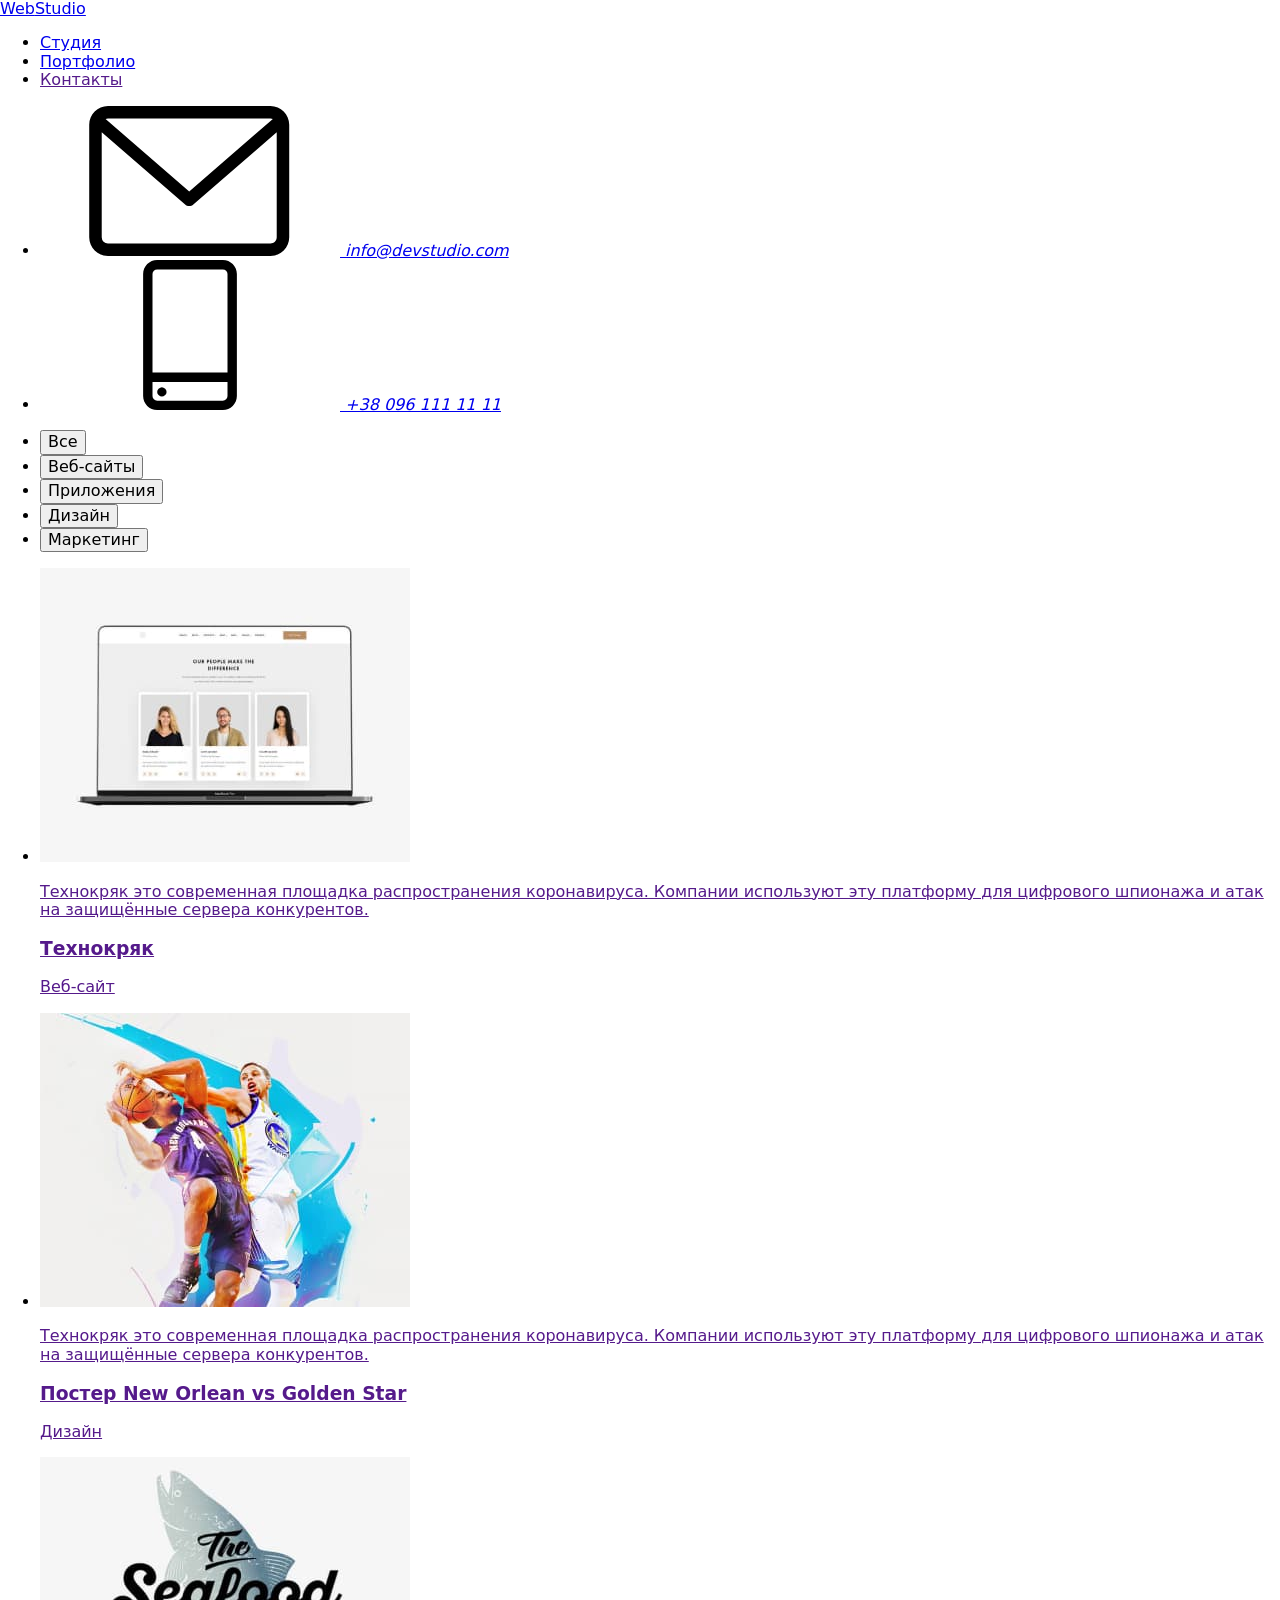
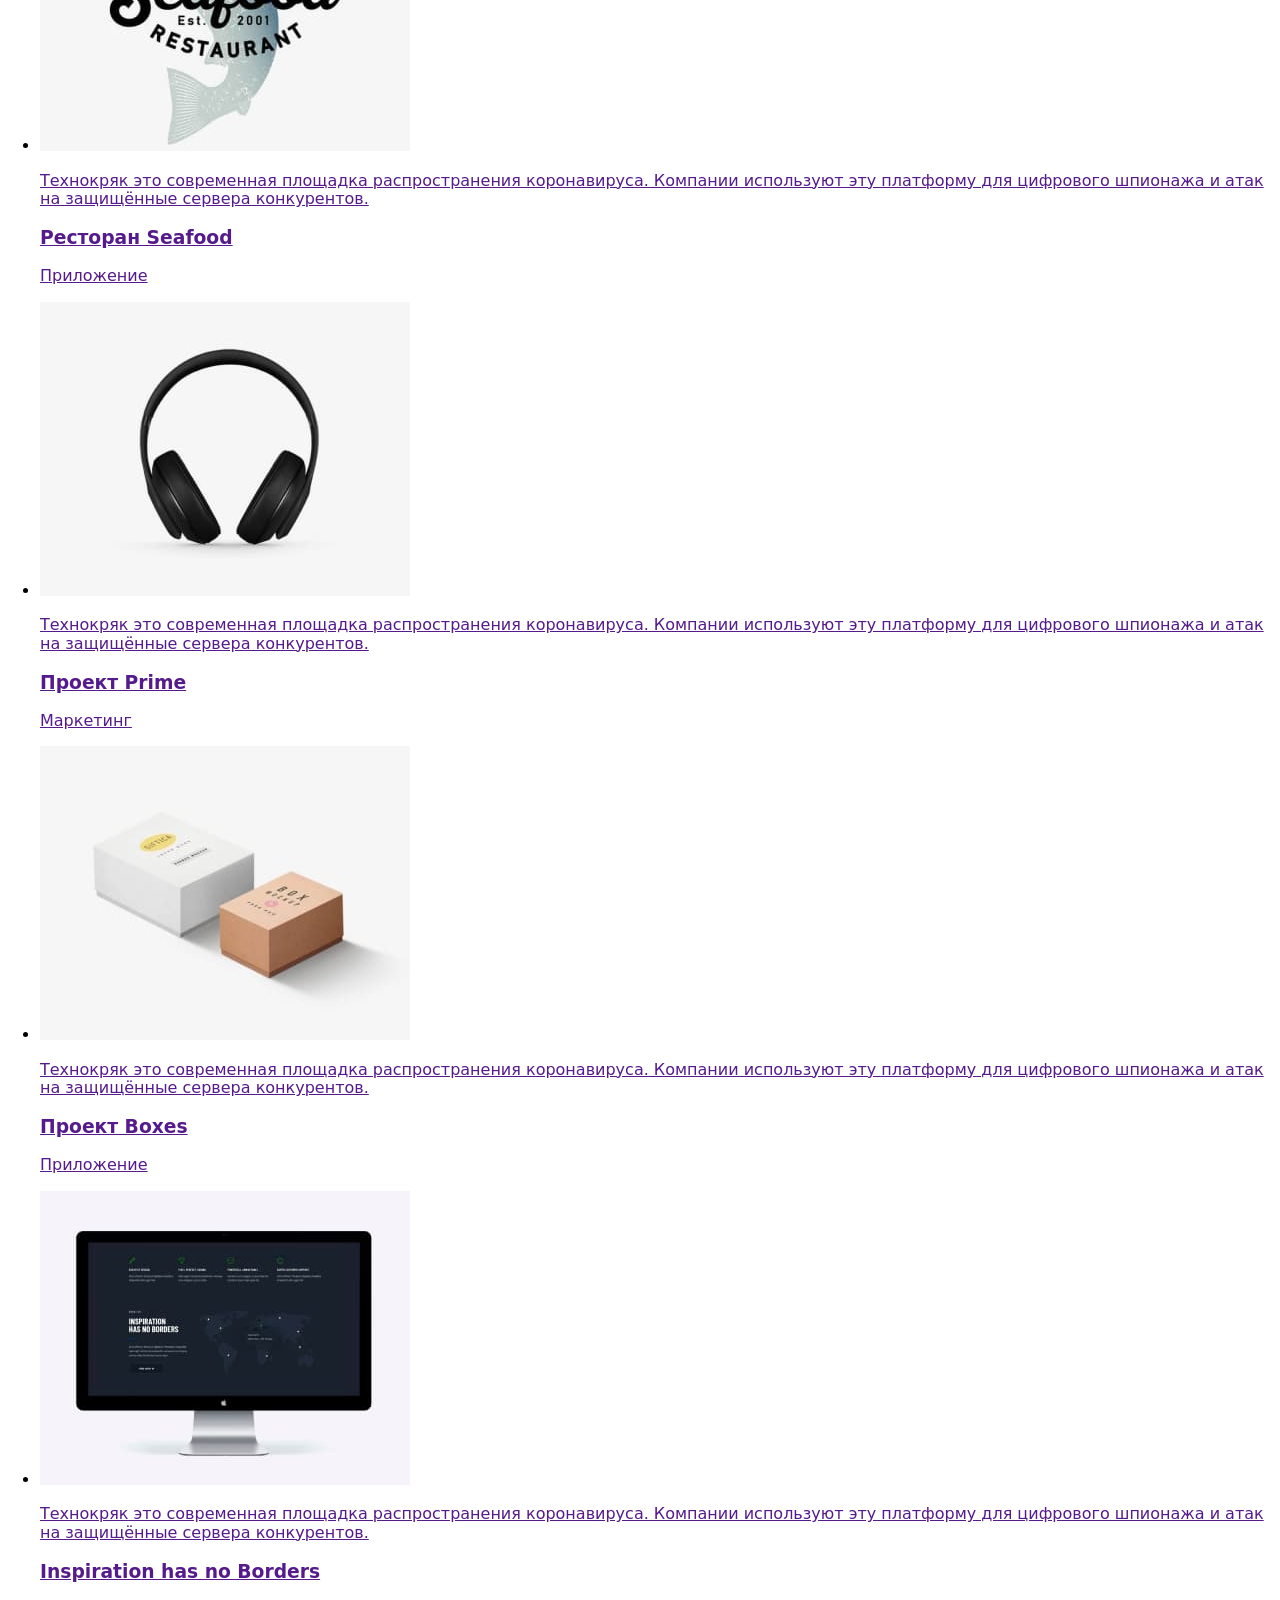
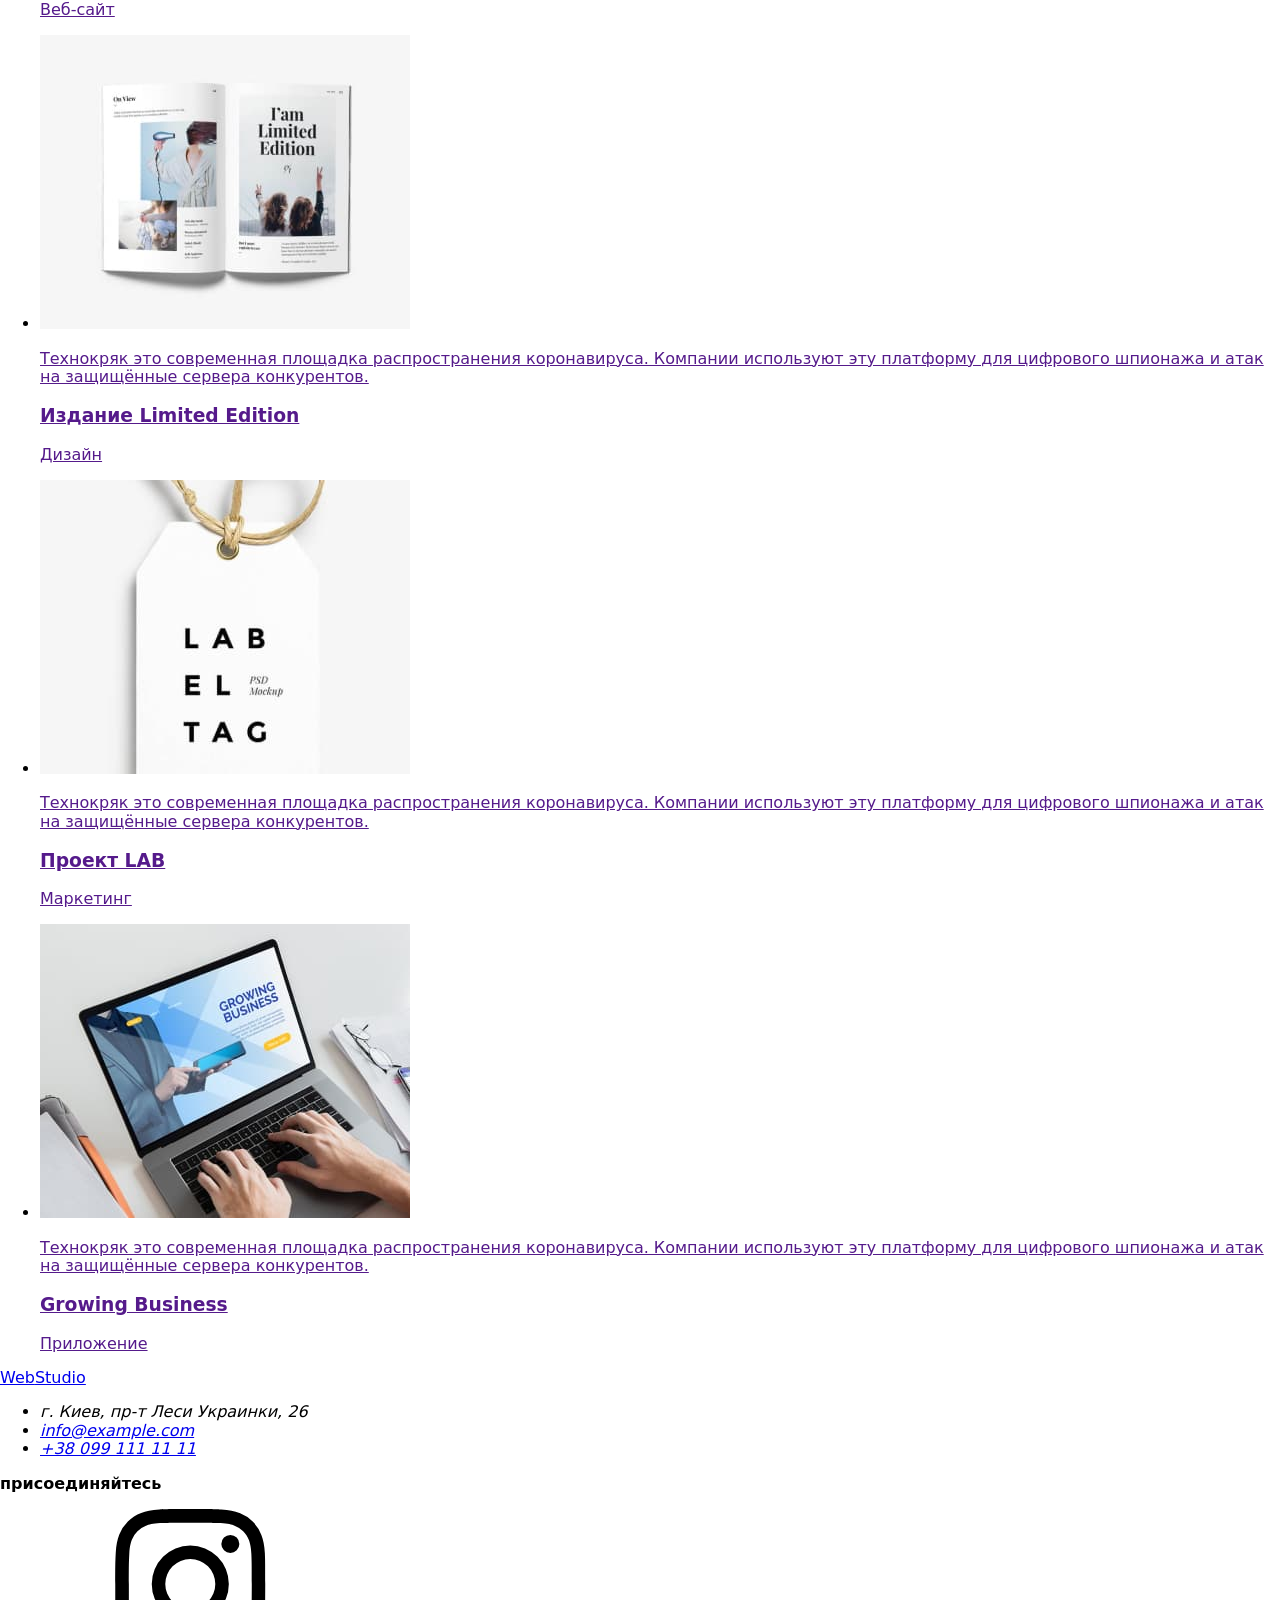
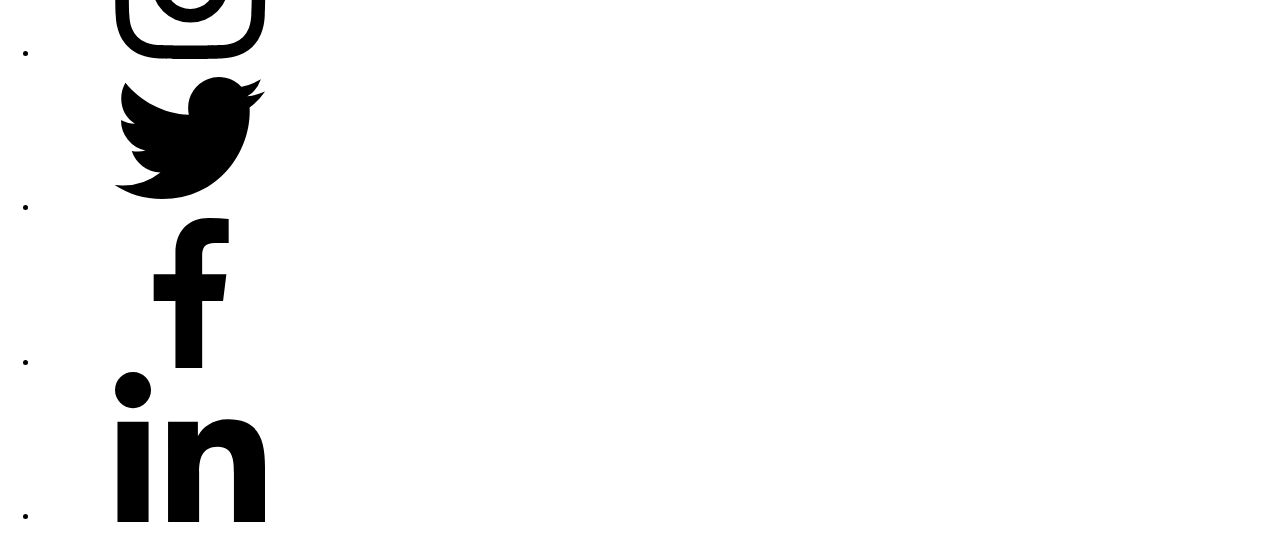
==== portfolio.html @ 9c14cad2 "Добавляет разметку portfolio html" ====
<!DOCTYPE html>
<html lang="ru">
  <head>
    <meta charset="UTF-8" />
    <meta name="viewport" content="width=device-width, initial-scale=1.0" />
    <title>Портфолио</title>
    <link
      href="https://fonts.googleapis.com/css2?family=Raleway:wght@700&family=Roboto:wght@400;500;700&display=swap"
      rel="stylesheet"
    />
    <link
      rel="stylesheet"
      href="https://cdnjs.cloudflare.com/ajax/libs/modern-normalize/1.0.0/modern-normalize.min.css"
    />
    <link rel="stylesheet" href="./css/styles.css" />
  </head>
  <body>
    <!--Хедер-->
    <header class="page-header header-portfolio">
      <div class="container main-nav">
        <nav class="navigation">
          <a href="./index.html" class="logo"
            >Web<span class="logo-header">Studio</span></a
          >

          <ul class="site-nav list">
            <li class="item">
              <a href="./index.html" class="link">Студия</a>
            </li>
            <li class="item">
              <a href="./portfolio.html" class="link portfolio">Портфолио</a>
            </li>
            <li class="item">
              <a href="" class="link">Контакты</a>
            </li>
          </ul>
        </nav>
        <address>
          <ul class="addres-list list">
            <li class="item">
              <a href="mailto:info@devstudio.com" class="mail icon-mail-link">
                <svg class="icon-e-mail">
                  <use
                    href="./images/icons-svg/symbol-defs.svg#icon-e-mail"
                  ></use>
                </svg>
                info@devstudio.com</a
              >
            </li>
            <li class="item">
              <a href="tel:+380961111111" class="tel icon-mail-link">
                <svg class="icon-smartphone">
                  <use
                    href="./images/icons-svg/symbol-defs.svg#icon-smartphone"
                  ></use>
                </svg>
                +38 096 111 11 11</a
              >
            </li>
          </ul>
        </address>
      </div>
    </header>
    <main>
      <section class="section">
        <div class="container">
          <!--Основной контент-->
          <!--h1 Портфолио и h2 Фильтр работ для семантики потом скроем-->
          <h2 hidden>Фильтр робот</h2>
          <ul class="list button-list">
            <li class="item">
              <button type="button" class="button-all">Все</button>
            </li>
            <li class="item">
              <button type="button" class="buttons button-veb">
                Веб-сайты
              </button>
            </li>
            <li class="item">
              <button type="button" class="buttons button-applications">
                Приложения
              </button>
            </li>
            <li class="item">
              <button type="button" class="buttons button-design">
                Дизайн
              </button>
            </li>
            <li class="item">
              <button type="button" class="buttons button-marketing">
                Маркетинг
              </button>
            </li>
          </ul>

          <ul class="portfolio-link list">
            <li class="item item-website">
              <a href="" class="link-portfolio">
                <div class="portfolio-img">
                  <img
                    src="./images/technokriak-website.jpg"
                    alt="Веб сайт: Технокряк"
                    width="370px"
                  />
                  <p class="portfolio-text-link">
                    Технокряк это современная площадка распространения
                    коронавируса. Компании используют эту платформу для
                    цифрового шпионажа и атак на защищённые сервера конкурентов.
                  </p>
                </div>
                <div class="portfolio-text">
                  <h3 class="title">Технокряк</h3>
                  <p class="text">Веб-сайт</p>
                </div>
              </a>
            </li>
            <li class="item item-design">
              <a href="" class="link-portfolio">
                <div class="portfolio-img">
                  <img
                    src="./images/poster-design.jpg"
                    alt="Постер Новый Орлеан против Голден Стар"
                    width="370px"
                  />
                  <p class="portfolio-text-link">
                    Технокряк это современная площадка распространения
                    коронавируса. Компании используют эту платформу для
                    цифрового шпионажа и атак на защищённые сервера конкурентов.
                  </p>
                </div>
                <div class="portfolio-text">
                  <h3 class="title">Постер New Orlean vs Golden Star</h3>
                  <p class="text">Дизайн</p>
                </div>
              </a>
            </li>
            <li class="item item-annex">
              <a href="" class="link-portfolio">
                <div class="portfolio-img">
                  <img
                    src="./images/restaurant-annex.jpg"
                    alt="Ресторан морепродукты"
                    width="370px"
                  />
                  <p class="portfolio-text-link">
                    Технокряк это современная площадка распространения
                    коронавируса. Компании используют эту платформу для
                    цифрового шпионажа и атак на защищённые сервера конкурентов.
                  </p>
                </div>
                <div class="portfolio-text">
                  <h3 class="title">Ресторан Seafood</h3>
                  <p class="text">Приложение</p>
                </div>
              </a>
            </li>
            <li class="item item-marketing">
              <a href="" class="link-portfolio">
                <div class="portfolio-img">
                  <img
                    src="./images/prime-marketing.jpg"
                    alt="Проект прайм"
                    width="370px"
                  />
                  <p class="portfolio-text-link">
                    Технокряк это современная площадка распространения
                    коронавируса. Компании используют эту платформу для
                    цифрового шпионажа и атак на защищённые сервера конкурентов.
                  </p>
                </div>
                <div class="portfolio-text">
                  <h3 class="title">Проект Prime</h3>
                  <p class="text">Маркетинг</p>
                </div>
              </a>
            </li>
            <li class="item item-annex-link">
              <a href="" class="link-portfolio">
                <div class="portfolio-img">
                  <img
                    src="./images/boxes-annex.jpg"
                    alt="Проект коробки"
                    width="370px"
                  />
                  <p class="portfolio-text-link">
                    Технокряк это современная площадка распространения
                    коронавируса. Компании используют эту платформу для
                    цифрового шпионажа и атак на защищённые сервера конкурентов.
                  </p>
                </div>
                <div class="portfolio-text">
                  <h3 class="title">Проект Boxes</h3>
                  <p class="text">Приложение</p>
                </div>
              </a>
            </li>
            <li class="item item-website-link">
              <a href="" class="link-portfolio">
                <div class="portfolio-img">
                  <img
                    src="./images/inspiration-website.jpg"
                    alt="Монитор вдохновения"
                    width="370px"
                  />
                  <p class="portfolio-text-link">
                    Технокряк это современная площадка распространения
                    коронавируса. Компании используют эту платформу для
                    цифрового шпионажа и атак на защищённые сервера конкурентов.
                  </p>
                </div>
                <div class="portfolio-text">
                  <h3 class="title">Inspiration has no Borders</h3>
                  <p class="text">Веб-сайт</p>
                </div>
              </a>
            </li>
            <li class="item item-design-link">
              <a href="" class="link-portfolio">
                <div class="portfolio-img">
                  <img
                    src="./images/edition-design.jpg"
                    alt="Лимитованое издание"
                    width="370px"
                  />
                  <p class="portfolio-text-link">
                    Технокряк это современная площадка распространения
                    коронавируса. Компании используют эту платформу для
                    цифрового шпионажа и атак на защищённые сервера конкурентов.
                  </p>
                </div>
                <div class="portfolio-text">
                  <h3 class="title">Издание Limited Edition</h3>
                  <p class="text">Дизайн</p>
                </div>
              </a>
            </li>
            <li class="item item-marketing-link">
              <a href="" class="link-portfolio">
                <div class="portfolio-img">
                  <img
                    src="./images/lab-marketing.jpg"
                    alt="Проект лаборатория"
                    width="370px"
                  />
                  <p class="portfolio-text-link">
                    Технокряк это современная площадка распространения
                    коронавируса. Компании используют эту платформу для
                    цифрового шпионажа и атак на защищённые сервера конкурентов.
                  </p>
                </div>
                <div class="portfolio-text">
                  <h3 class="title">Проект LAB</h3>
                  <p class="text">Маркетинг</p>
                </div>
              </a>
            </li>
            <li class="item item-annex-business">
              <a href="" class="link-portfolio">
                <div class="portfolio-img">
                  <img
                    src="./images/business-annex.jpg"
                    alt="Растущий бизнес"
                    width="370px"
                  />
                  <p class="portfolio-text-link">
                    Технокряк это современная площадка распространения
                    коронавируса. Компании используют эту платформу для
                    цифрового шпионажа и атак на защищённые сервера конкурентов.
                  </p>
                </div>
                <div class="portfolio-text">
                  <h3 class="title">Growing Business</h3>
                  <p class="text">Приложение</p>
                </div>
              </a>
            </li>
          </ul>
        </div>
      </section>
    </main>
    <!--Футер-->
    <footer class="footer">
      <div class="container footer-icon">
        <div>
          <div class="footer-logo">
            <a href="./index.html" class="logo"
              >Web<span class="logo-footer">Studio</span></a
            >
          </div>
          <address>
            <div class="list-footer">
              <ul class="adres-footer list">
                <li class="adres">г. Киев, пр-т Леси Украинки, 26</li>
                <li>
                  <a href="mailto:info@example.com" class="mail"
                    >info@example.com</a
                  >
                </li>
                <li>
                  <a href="tel:+380991111111" class="tel">+38 099 111 11 11</a>
                </li>
              </ul>
            </div>
          </address>
        </div>
        <div>
          <b class="text-footer">присоединяйтесь</b>
          <ul class="list social-icon-list dark-icon-footer">
            <li class="social-icon-item">
              <a
                class="social-icon-link icon-link-footer"
                href="https://www.instagram.com/"
              >
                <svg class="icon-social">
                  <use
                    href="./images/icons-svg/symbol-defs.svg#icon-instagram"
                  ></use>
                </svg>
              </a>
            </li>
            <li class="social-icon-item">
              <a
                class="social-icon-link icon-link-footer"
                href="https://twitter.com/"
              >
                <svg class="icon-social">
                  <use
                    href="./images/icons-svg/symbol-defs.svg#icon-twitter"
                  ></use>
                </svg>
              </a>
            </li>
            <li class="social-icon-item">
              <a
                class="social-icon-link icon-link-footer"
                href="https://www.facebook.com/"
              >
                <svg class="icon-social">
                  <use
                    href="./images/icons-svg/symbol-defs.svg#icon-facebook"
                  ></use>
                </svg>
              </a>
            </li>
            <li class="social-icon-item">
              <a
                class="social-icon-link icon-link-footer"
                href="https://www.linkedin.com/"
              >
                <svg class="icon-social">
                  <use
                    href="./images/icons-svg/symbol-defs.svg#icon-linkedin"
                  ></use>
                </svg>
              </a>
            </li>
          </ul>
        </div>
      </div>
    </footer>
  </body>
</html>
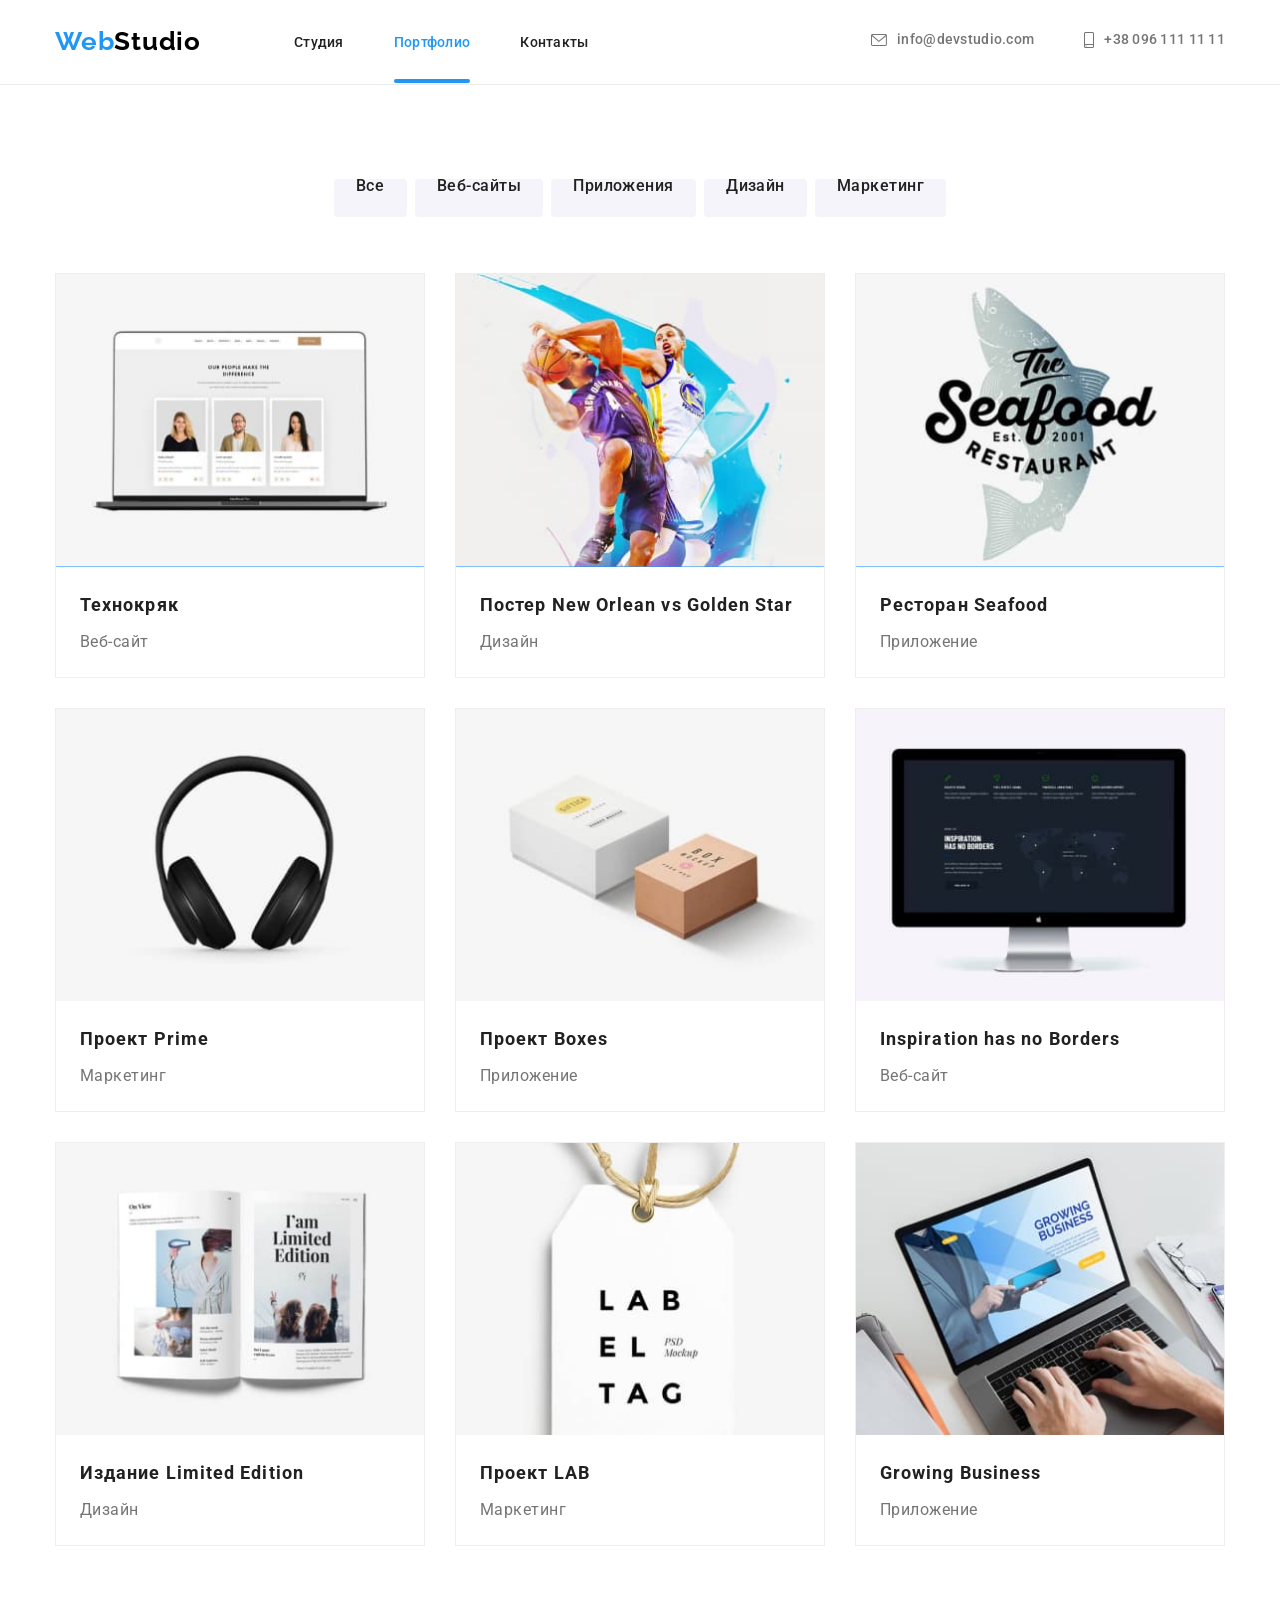
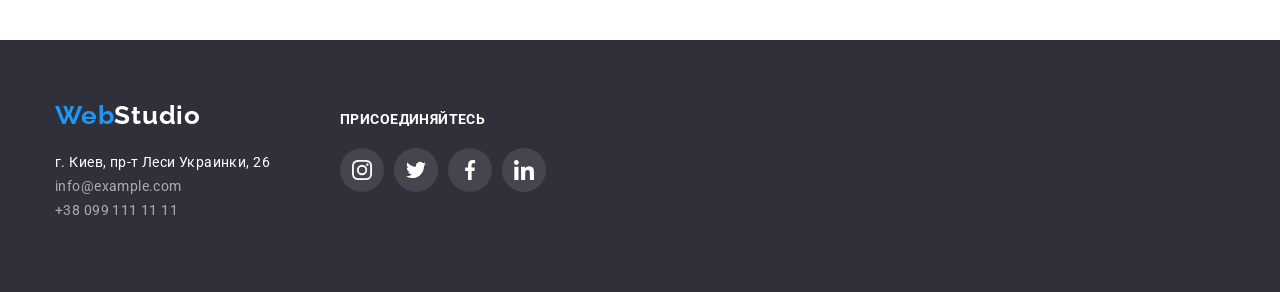
==== commit a251c7fb: "Добавляет исправленый portfolio html" ====
--- a/portfolio.html
+++ b/portfolio.html
@@ -68,29 +68,11 @@
           <!--h1 Портфолио и h2 Фильтр работ для семантики потом скроем-->
           <h2 hidden>Фильтр робот</h2>
           <ul class="list button-list">
-            <li class="item">
-              <button type="button" class="button-all">Все</button>
-            </li>
-            <li class="item">
-              <button type="button" class="buttons button-veb">
-                Веб-сайты
-              </button>
-            </li>
-            <li class="item">
-              <button type="button" class="buttons button-applications">
-                Приложения
-              </button>
-            </li>
-            <li class="item">
-              <button type="button" class="buttons button-design">
-                Дизайн
-              </button>
-            </li>
-            <li class="item">
-              <button type="button" class="buttons button-marketing">
-                Маркетинг
-              </button>
-            </li>
+            <li class="item buttons button-all">Все</li>
+            <li class="item buttons button-veb">Веб-сайты</li>
+            <li class="item buttons button-applications">Приложения</li>
+            <li class="item buttons button-design">Дизайн</li>
+            <li class="item buttons button-marketing">Маркетинг</li>
           </ul>
 
           <ul class="portfolio-link list">
--- a/css/styles.css
+++ b/css/styles.css
@@ -0,0 +1,893 @@
+:root {
+  --primary-text-color: #757575;
+  --title-text-color: #212121;
+  --accent-color: #2196f3;
+  --primary-bg-color: #e5e5e5;
+  --primary-white-color: #ffffff;
+  --secondary-bg-color: #f5f4fa;
+  --color-icon: #afb1b8;
+}
+
+body {
+  background-color: var(--primary-white-color);
+  color: var(--primary-text-color);
+
+  font-family: Roboto, sans-serif;
+}
+
+img {
+  display: block;
+  max-width: 100%;
+  height: auto;
+}
+
+.list {
+  padding: 0;
+  margin: 0;
+  list-style: none;
+}
+
+/* Container */
+.container {
+  width: 1200px;
+  padding-left: 15px;
+  padding-right: 15px;
+
+  margin-left: auto;
+  margin-right: auto;
+}
+
+/* Logo */
+
+.logo {
+  margin-right: 93px;
+  padding-top: 24px;
+  padding-bottom: 25px;
+
+  color: var(--accent-color);
+  font-family: Raleway, sans-serif;
+  text-decoration: none;
+
+  font-weight: 700;
+  font-size: 26px;
+  line-height: 1.19em;
+  letter-spacing: 0.03em;
+}
+.logo-header {
+  color: black;
+}
+
+/* main nav */
+
+.main-nav {
+  display: flex;
+}
+
+.navigation {
+  display: flex;
+  align-items: center;
+  margin-right: auto;
+}
+
+.site-nav {
+  display: flex;
+  padding-top: 32px;
+  padding-bottom: 32px;
+}
+
+.page-header .main-nav {
+  justify-content: flex-end;
+  align-items: center;
+}
+
+.site-nav .item:not(:last-child) {
+  margin-right: 50px;
+}
+
+.site-nav .link {
+  color: var(--title-text-color);
+  text-decoration: none;
+
+  font-weight: 500;
+  font-size: 14px;
+  line-height: 1.14em;
+  letter-spacing: 0.02em;
+}
+
+.site-nav .link.current {
+  position: relative;
+  color: var(--accent-color);
+}
+
+.site-nav .link.current::after {
+  content: "";
+  position: absolute;
+  width: 100%;
+  height: 4px;
+
+  left: 0;
+  bottom: -32.5px;
+  background-color: var(--accent-color);
+  border-radius: 2px;
+}
+
+.site-nav .link.portfolio {
+  position: relative;
+  color: var(--accent-color);
+}
+
+.site-nav .link.portfolio::after {
+  content: "";
+  position: absolute;
+  width: 100%;
+  height: 4px;
+
+  left: 0;
+  bottom: -32.5px;
+  background-color: var(--accent-color);
+  border-radius: 2px;
+}
+
+.addres-list {
+  display: flex;
+  padding-top: 32px;
+  padding-bottom: 32px;
+}
+
+.addres-list .item:not(:last-child) {
+  margin-right: 50px;
+}
+
+.addres-list .mail {
+  color: var(--primary-text-color);
+  text-decoration: none;
+  font-style: normal;
+  font-weight: 500;
+  font-size: 14px;
+  line-height: 1.14em;
+  letter-spacing: 0.02em;
+
+  transition: color 250ms cubic-bezier(0.4, 0, 0.2, 1);
+}
+
+.addres-list .mail:hover,
+.addres-list .mail:focus {
+  color: var(--accent-color);
+}
+
+.icon-mail-link {
+  display: inline-flex;
+  align-items: center;
+}
+
+.icon-e-mail {
+  width: 16px;
+  height: 12px;
+  fill: var(--primary-text-color);
+  margin-right: 10px;
+  transition: fill 250ms cubic-bezier(0.4, 0, 0.2, 1);
+}
+
+.icon-mail-link:hover .icon-e-mail,
+.icon-mail-link:focus .icon-e-mail {
+  fill: var(--accent-color);
+}
+
+.icon-smartphone {
+  width: 10px;
+  height: 16px;
+  fill: var(--primary-text-color);
+  margin-right: 10px;
+  transition: fill 250ms cubic-bezier(0.4, 0, 0.2, 1);
+}
+
+.icon-mail-link:hover .icon-smartphone,
+.icon-mail-link:focus .icon-smartphone {
+  fill: var(--accent-color);
+}
+
+.addres-list .tel {
+  color: var(--primary-text-color);
+  text-decoration: none;
+  font-style: normal;
+
+  font-weight: 500;
+  font-size: 14px;
+  line-height: 1.14em;
+  letter-spacing: 0.02em;
+
+  transition: color 250ms cubic-bezier(0.4, 0, 0.2, 1);
+}
+
+.addres-list .tel:hover,
+.addres-list .tel:focus {
+  color: var(--accent-color);
+}
+
+/* Стилизация секцый */
+/*  Hero */
+.hero {
+  padding-top: 200px;
+  padding-bottom: 200px;
+  background-color: #2f303a;
+  text-align: center;
+}
+
+.overlay {
+  max-width: 1600px;
+  height: 600px;
+  margin-left: auto;
+  margin-right: auto;
+  background-image: linear-gradient(rgba(0, 0, 0, 0.4), rgba(0, 0, 0, 0.4)),
+    url(../images/imgheroy.jpg);
+  background-repeat: no-repeat;
+  background-position: center;
+  background-size: cover;
+}
+
+.hero-contact {
+  max-width: 696px;
+  margin-left: auto;
+  margin-right: auto;
+}
+.hero-title {
+  margin-top: 0;
+  margin-bottom: 40px;
+
+  color: var(--primary-white-color);
+  text-transform: uppercase;
+  font-weight: 900;
+  font-size: 44px;
+  line-height: 1.36em;
+  letter-spacing: 0.06em;
+}
+
+/* Section */
+.section-title {
+  margin-top: 0;
+  margin-bottom: 50px;
+  color: var(--title-text-color);
+
+  font-weight: 700;
+  font-size: 36px;
+  line-height: 1.17em;
+  text-align: center;
+  letter-spacing: 0.03em;
+}
+
+/* features */
+
+.feature-list {
+  display: flex;
+}
+
+.feature-list .list-item:not(:last-child) {
+  margin-right: 30px;
+}
+
+.list-item::before {
+  display: block;
+  content: "";
+  height: 120px;
+  background-repeat: no-repeat;
+  background-position: center;
+  background-color: #f5f4fa;
+  border-radius: 4px;
+}
+
+.list-item:nth-child(1)::before {
+  background-image: url(../images/antenna1.png);
+}
+
+.list-item:nth-child(2)::before {
+  background-image: url(../images/clock.png);
+}
+
+.list-item:nth-child(3)::before {
+  background-image: url(../images/diagram.png);
+}
+
+.list-item:nth-child(4)::before {
+  background-image: url(../images/astronaut.png);
+}
+
+.feature-list .title {
+  margin-top: 30px;
+  margin-bottom: 10px;
+
+  color: var(--title-text-color);
+  text-transform: uppercase;
+
+  font-weight: 700;
+  font-size: 14px;
+  line-height: 1.14em;
+  letter-spacing: 0.03em;
+}
+
+.feature-list .text {
+  margin-top: 0;
+  margin-bottom: 0;
+
+  font-size: 14px;
+  line-height: 1.71em;
+  letter-spacing: 0.03em;
+}
+
+/* services-list */
+
+.services-list .item:not(:last-child) {
+  margin-right: 30px;
+}
+
+/* Команда  commands */
+
+.section {
+  padding-top: 94px;
+  padding-bottom: 94px;
+}
+
+.section-feature {
+  padding-bottom: 0;
+}
+
+.command {
+  background-color: var(--secondary-bg-color);
+}
+
+.command-list {
+  display: flex;
+}
+
+.command-list .item {
+  box-shadow: 0px 1px 3px rgba(0, 0, 0, 0.12), 0px 1px 1px rgba(0, 0, 0, 0.14),
+    0px 2px 1px rgba(0, 0, 0, 0.2);
+  border-radius: 0px 0px 4px 4px;
+  background-color: var(--primary-white-color);
+}
+.command-list .item:not(:last-child) {
+  margin-right: 30px;
+}
+
+.services-list {
+  display: flex;
+}
+
+.services-list .service-thumb {
+  position: relative;
+}
+
+.service-applications {
+  position: absolute;
+  bottom: 0;
+  width: 100%;
+  background-color: rgba(47, 48, 58, 0.8);
+
+  font-weight: 700;
+  font-size: 14px;
+  line-height: 1.14;
+  letter-spacing: 0.03em;
+  text-align: center;
+  text-transform: uppercase;
+  color: var(--primary-white-color);
+  padding-top: 27px;
+  padding-bottom: 27px;
+  margin: 0;
+}
+
+.command-list .title {
+  margin-top: 30px;
+  margin-bottom: 10px;
+  text-align: center;
+
+  color: var(--title-text-color);
+
+  font-weight: 500;
+  font-size: 16px;
+  line-height: 1.18em;
+  letter-spacing: 0.03em;
+}
+
+.command-list .text {
+  margin-bottom: 30px;
+  margin-top: 0;
+  text-align: center;
+
+  font-size: 16px;
+  line-height: 1.18em;
+  letter-spacing: 0.03em;
+}
+/* Список ссылок на соц сети */
+
+.social-icon-list {
+  display: flex;
+  justify-content: center;
+  margin-left: 32px;
+  margin-right: 32px;
+  margin-bottom: 30px;
+}
+
+.icon-social {
+  width: 20px;
+  height: 20px;
+  fill: var(--color-icon);
+
+  transition: fill 250ms cubic-bezier(0.4, 0, 0.2, 1);
+}
+
+.social-icon-link:hover .icon-social,
+.social-icon-link:focus .icon-social {
+  fill: var(--primary-white-color);
+}
+
+.social-icon-link {
+  display: flex;
+  justify-content: center;
+  align-items: center;
+
+  width: 44px;
+  height: 44px;
+  background-color: var(--primary-white-color);
+  border-radius: 50%;
+
+  transition: background-color 250ms cubic-bezier(0.4, 0, 0.2, 1);
+}
+
+.social-icon-link:hover,
+.social-icon-link:focus {
+  background-color: var(--accent-color);
+}
+
+.social-icon-item:not(:last-child) {
+  margin-right: 10px;
+}
+
+/* Постоянные клиенты */
+
+.list-clients {
+  display: flex;
+  padding: 0;
+  margin: 0;
+}
+
+.link-client {
+  display: flex;
+  width: 170px;
+  height: 90px;
+  justify-content: center;
+  align-items: center;
+  fill: currentColor;
+  border: 1px solid var(--color-icon);
+  border-radius: 4px;
+
+  transition: border 250ms cubic-bezier(0.4, 0, 0.2, 1);
+}
+
+.link-client:hover,
+.link-client:focus {
+  border: 1px solid var(--accent-color);
+}
+
+.client-logo {
+  fill: var(--color-icon);
+  transition: fill 250ms cubic-bezier(0.4, 0, 0.2, 1);
+}
+
+.link-client:hover .client-logo,
+.link-client:focus .client-logo {
+  fill: var(--accent-color);
+}
+
+.list-clients-link:not(:last-child) {
+  margin-right: 30px;
+}
+
+.icon-link-client-one {
+  display: flex;
+  justify-content: center;
+  align-items: center;
+  width: 44.27px;
+  height: 49.23px;
+  text-align: center;
+}
+
+.icon-link-client-two {
+  width: 40px;
+  height: 52px;
+}
+
+.icon-link-client-three {
+  width: 41px;
+  height: 42.6px;
+}
+
+.icon-link-client-four {
+  width: 79px;
+  height: 42.02px;
+}
+
+.icon-link-client-five {
+  width: 59px;
+  height: 47px;
+}
+
+.icon-link-client-six {
+  width: 88px;
+  height: 45px;
+}
+
+/* footer */
+
+.footer {
+  background-color: #2f303a;
+}
+
+/* Оформлення ссилок  на соц сети у футере*/
+
+.dark-icon-footer {
+  margin-top: 0;
+  margin-bottom: 100px;
+  width: 206px;
+  height: 44px;
+  margin-left: 0;
+}
+.container.footer-icon {
+  display: flex;
+  align-items: baseline;
+}
+
+.text-footer {
+  display: block;
+  margin-bottom: 20px;
+  padding-top: 72px;
+  font-weight: 700;
+  font-size: 14px;
+  line-height: 1.14;
+  letter-spacing: 0.03em;
+  text-transform: uppercase;
+  color: var(--primary-white-color);
+}
+
+.icon-link-footer .icon-social {
+  fill: var(--primary-white-color);
+}
+
+.icon-link-footer {
+  background-color: rgba(255, 255, 255, 0.1);
+}
+
+/* Лого footer*/
+.logo-footer {
+  color: var(--primary-white-color);
+}
+
+.footer-logo {
+  padding-top: 60px;
+  margin-bottom: 20px;
+}
+
+.footer-logo .logo {
+  margin-top: 0;
+  padding: 0;
+}
+
+.list-footer {
+  padding-bottom: 60px;
+  margin-top: 0;
+  margin-right: 70px;
+}
+
+.footer.container {
+  background-color: #2f303a;
+}
+
+.adres-footer .adres {
+  color: var(--primary-white-color);
+  font-style: normal;
+  font-size: 14px;
+  line-height: 1.7em;
+  letter-spacing: 0.03em;
+}
+
+.adres-footer .mail,
+.adres-footer .tel {
+  color: rgba(255, 255, 255, 0.6);
+  text-decoration: none;
+  font-style: normal;
+  font-size: 14px;
+  line-height: 1.7em;
+  letter-spacing: 0.03em;
+}
+
+/* button кнопка */
+
+.button-hero {
+  border-radius: 4px;
+  padding: 10px 32px;
+
+  background-color: var(--accent-color);
+  color: var(--primary-white-color);
+  font-family: inherit;
+  display: inline-block;
+  min-width: 200px;
+  height: 50px;
+  font-weight: 700;
+  font-size: 16px;
+  line-height: 1.87em;
+  text-align: center;
+  letter-spacing: 0.06em;
+}
+
+/* Стилизацый 2 страницы ПОРТФОЛИО main*/
+
+.button-all {
+  border-radius: 4px;
+  padding: 6px 22px;
+  text-align: center;
+
+  background-color: var(--secondary-bg-color);
+  color: var(--title-text-color);
+  font-family: inherit;
+  display: inline-block;
+  min-width: 73px;
+  height: 38px;
+  font-weight: 500;
+  font-size: 16px;
+  line-height: 1.62em;
+  letter-spacing: 0.03em;
+  transition: background-color 250ms cubic-bezier(0.4, 0, 0.2, 1);
+}
+
+.button-all:hover,
+.button-all:focus {
+  box-shadow: 0px 3px 1px rgba(0, 0, 0, 0.1), 0px 1px 2px rgba(0, 0, 0, 0.08),
+    0px 2px 2px rgba(0, 0, 0, 0.12);
+  background-color: var(--accent-color);
+  color: var(--primary-white-color);
+}
+
+.buttons {
+  border-radius: 4px;
+  padding: 6px 22px;
+  text-align: center;
+
+  color: var(--title-text-color);
+  background-color: var(--secondary-bg-color);
+  font-family: inherit;
+  display: inline-block;
+  font-weight: 500;
+  font-size: 16px;
+  line-height: 1.62px;
+  letter-spacing: 0.03em;
+
+  transition: background-color 250ms cubic-bezier(0.4, 0, 0.2, 1);
+}
+
+.buttons:hover,
+.buttons:focus {
+  background-color: var(--accent-color);
+  color: var(--primary-white-color);
+}
+
+.button-list .button-veb {
+  min-width: 128px;
+  height: 38px;
+}
+
+.button-list .button-applications {
+  min-width: 145px;
+  height: 38px;
+}
+
+.button-list .button-design {
+  min-width: 103px;
+  height: 38px;
+}
+
+.button-list .button-marketing {
+  min-width: 130px;
+  height: 38px;
+}
+
+.button-list {
+  display: flex;
+  justify-content: center;
+  margin-bottom: 56px;
+}
+
+.button-list .item:not(:last-child) {
+  margin-right: 8px;
+}
+
+/* Портфолио списки */
+
+.header-portfolio {
+  border-bottom: 1px solid #ececec;
+}
+
+.link-portfolio {
+  display: block;
+  text-decoration: none;
+}
+
+.portfolio-text {
+  padding: 20px 24px;
+}
+
+.portfolio-link .title {
+  margin-top: 0;
+  margin-bottom: 4px;
+
+  color: var(--title-text-color);
+  font-style: normal;
+
+  font-weight: 700;
+  font-size: 18px;
+  line-height: 2em;
+  letter-spacing: 0.06em;
+}
+
+.portfolio-link .text {
+  margin-top: 0;
+  margin-bottom: 0;
+
+  color: var(--primary-text-color);
+
+  font-style: normal;
+  font-size: 16px;
+  line-height: 1.87em;
+  letter-spacing: 0.03em;
+}
+
+.portfolio-link {
+  display: flex;
+  flex-wrap: wrap;
+}
+
+.item-website:hover,
+.item-website:focus {
+  box-shadow: 0px 1px 1px rgba(0, 0, 0, 0.12), 0px 4px 4px rgba(0, 0, 0, 0.06),
+    1px 4px 6px rgba(0, 0, 0, 0.16);
+}
+
+.item-design:hover,
+.item-design:focus {
+  box-shadow: 0px 1px 1px rgba(0, 0, 0, 0.12), 0px 4px 4px rgba(0, 0, 0, 0.06),
+    1px 4px 6px rgba(0, 0, 0, 0.16);
+}
+
+.item-annex:hover,
+.item-annex:focus {
+  box-shadow: 0px 1px 1px rgba(0, 0, 0, 0.12), 0px 4px 4px rgba(0, 0, 0, 0.06),
+    1px 4px 6px rgba(0, 0, 0, 0.16);
+}
+
+.item-marketing:hover,
+.item-marketing:focus {
+  box-shadow: 0px 1px 1px rgba(0, 0, 0, 0.12), 0px 4px 4px rgba(0, 0, 0, 0.06),
+    1px 4px 6px rgba(0, 0, 0, 0.16);
+}
+
+.item-annex-link:hover,
+.item-annex-link:focus {
+  box-shadow: 0px 1px 1px rgba(0, 0, 0, 0.12), 0px 4px 4px rgba(0, 0, 0, 0.06),
+    1px 4px 6px rgba(0, 0, 0, 0.16);
+}
+
+.item-website-link:hover,
+.item-website-link:focus {
+  box-shadow: 0px 1px 1px rgba(0, 0, 0, 0.12), 0px 4px 4px rgba(0, 0, 0, 0.06),
+    1px 4px 6px rgba(0, 0, 0, 0.16);
+}
+
+.item-design-link:hover,
+.item-design-link:focus {
+  box-shadow: 0px 1px 1px rgba(0, 0, 0, 0.12), 0px 4px 4px rgba(0, 0, 0, 0.06),
+    1px 4px 6px rgba(0, 0, 0, 0.16);
+}
+
+.item-marketing-link:hover,
+.item-marketing-link:focus {
+  box-shadow: 0px 1px 1px rgba(0, 0, 0, 0.12), 0px 4px 4px rgba(0, 0, 0, 0.06),
+    1px 4px 6px rgba(0, 0, 0, 0.16);
+}
+
+.item-annex-business:hover,
+.item-annex-business:focus {
+  box-shadow: 0px 1px 1px rgba(0, 0, 0, 0.12), 0px 4px 4px rgba(0, 0, 0, 0.06),
+    1px 4px 6px rgba(0, 0, 0, 0.16);
+}
+
+.portfolio-link .item {
+  width: 370px;
+  margin-right: 30px;
+  margin-bottom: 30px;
+  border: 1px solid #eeeeee;
+}
+
+.portfolio-img {
+  position: relative;
+  overflow: hidden;
+}
+/* .portfolio-img::before {
+  content: "";
+  position: absolute;
+  width: 100%;
+  height: 100%;
+  background-color: rgba(33, 150, 243, 0.9);
+} */
+
+.portfolio-text-link {
+  position: absolute;
+  top: 0;
+  left: 0;
+  margin: 0;
+  width: 100%;
+  height: 100%;
+  background-color: rgba(33, 150, 243, 0.9);
+
+  font-weight: 400;
+  font-size: 18px;
+  line-height: 1.55;
+  letter-spacing: 0.03em;
+  color: var(--primary-white-color);
+  padding: 63px 24px;
+
+  transform: translateY(100%);
+  transition: transform 250ms ease;
+}
+
+.portfolio-img:hover .portfolio-text-link {
+  transform: translateY(0);
+}
+
+/* .portfolio-link:hover .item,
+.portfolio-link:focus .item {
+  box-shadow: 0px 1px 1px rgba(0, 0, 0, 0.12), 0px 4px 4px rgba(0, 0, 0, 0.06),
+    1px 4px 6px rgba(0, 0, 0, 0.16);
+} */
+
+.portfolio-link .item:nth-child(3n) {
+  margin-right: 0;
+}
+
+.portfolio-link .item:nth-last-child(-n + 3) {
+  margin-bottom: 0;
+}
+
+.backdrop {
+  position: fixed;
+  top: 50%;
+  left: 50%;
+  transform: translate(-50%, -50%);
+
+  width: 1600px;
+  height: 1024px;
+  background-color: rgba(0, 0, 0, 0.2);
+
+  overflow: auto;
+}
+
+.backdrop.is-hidden {
+  opacity: 0;
+  visibility: hidden;
+  pointer-events: none;
+}
+
+.modal {
+  position: absolute;
+  top: 50%;
+  left: 50%;
+  transform: translate(-50%, -50%);
+
+  min-width: 528px;
+  min-height: 581px;
+  background-color: #fff;
+}
+
+.modal .icon {
+  position: absolute;
+  top: 8px;
+  right: 8px;
+  width: 30px;
+  height: 30px;
+}
